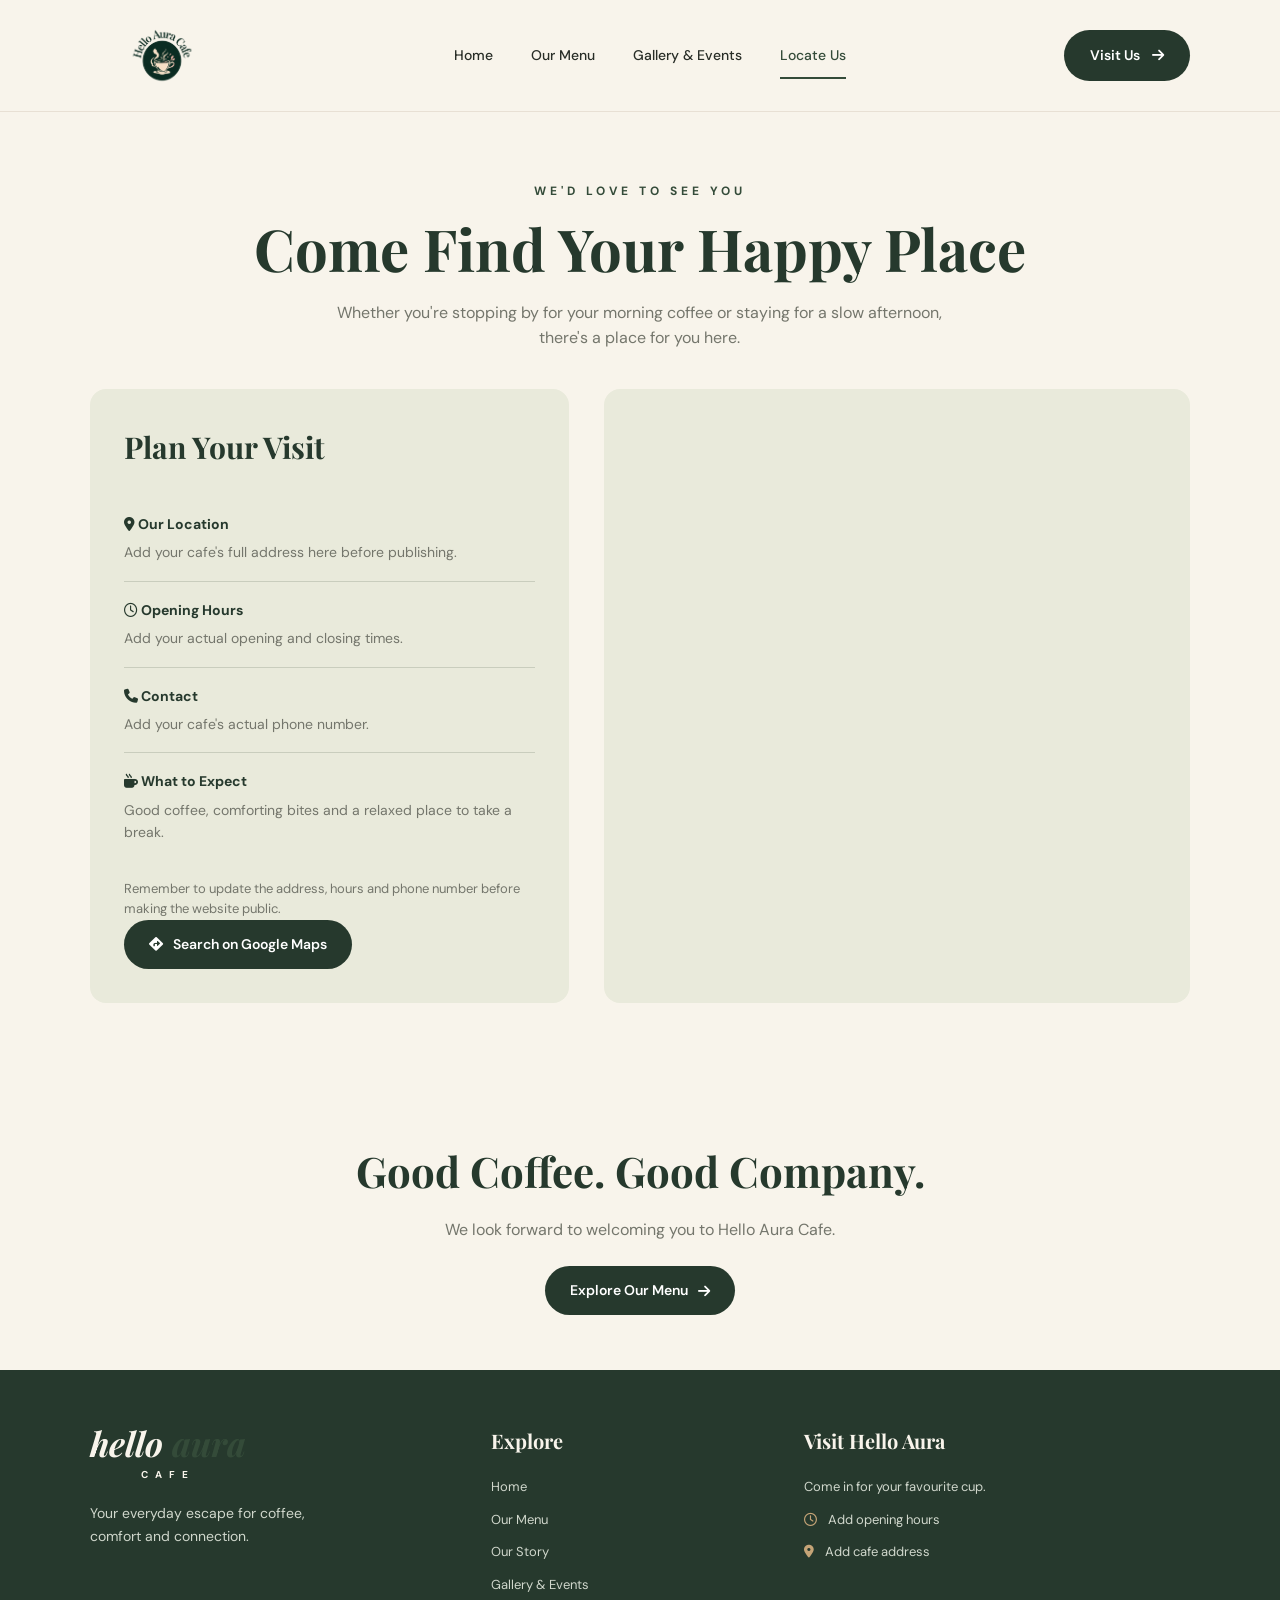
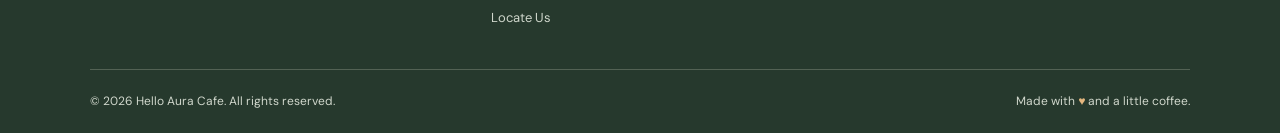
==== contact.html @ 8f1c598b "Update Hello Aura Cafe website" ====
<!DOCTYPE html>
<html lang="en">
<head>
    <meta charset="UTF-8">
    <meta name="viewport" content="width=device-width, initial-scale=1.0">

    <title>Locate Us | Hello Aura Cafe</title>
    <meta name="description"
          content="Find Hello Aura Cafe and plan your next coffee visit.">

    <link rel="stylesheet" href="nav.css">
    <link rel="stylesheet" href="pages.css">

    <link rel="stylesheet"
          href="https://cdnjs.cloudflare.com/ajax/libs/font-awesome/6.7.2/css/all.min.css">

    <link href="https://fonts.googleapis.com/css2?family=DM+Sans:wght@400;500;600;700&family=Playfair+Display:wght@600;700&display=swap"
          rel="stylesheet">
</head>

<body id="top">

    <!-- Navigation -->
    <header class="navbar">
        <a href="nav.html" class="logo" aria-label="Hello Aura Cafe home">
            <img src="Hello Aura Cafe Emblem.png"
                 alt="Hello Aura Cafe logo">
        </a>

        <nav class="nav-links" aria-label="Main navigation">
            <a href="nav.html">Home</a>
            <a href="menu.html">Our Menu</a>
            <a href="gallery-events.html">Gallery &amp; Events</a>
            <a href="contact.html"
               class="active"
               aria-current="page">Locate Us</a>
        </nav>

        <a href="contact.html" class="nav-button">
            Visit Us <i class="fa-solid fa-arrow-right"></i>
        </a>
    </header>

    <main>

        <!-- Page heading -->
        <section class="page-intro page-container">
            <p class="page-kicker">We'd love to see you</p>
            <h1>Come Find Your Happy Place</h1>
            <p class="page-description">
                Whether you're stopping by for your morning coffee or
                staying for a slow afternoon, there's a place for you here.
            </p>
        </section>

        <!-- Location details and map -->
        <section class="page-container">
            <div class="visit-grid">

                <div class="visit-details">
                    <h2>Plan Your Visit</h2>

                    <div class="visit-detail">
                        <h3>
                            <i class="fa-solid fa-location-dot"></i>
                            Our Location
                        </h3>
                        <p>
                            Add your cafe's full address here before publishing.
                        </p>
                    </div>

                    <div class="visit-detail">
                        <h3>
                            <i class="fa-regular fa-clock"></i>
                            Opening Hours
                        </h3>
                        <p>Add your actual opening and closing times.</p>
                    </div>

                    <div class="visit-detail">
                        <h3>
                            <i class="fa-solid fa-phone"></i>
                            Contact
                        </h3>
                        <p>Add your cafe's actual phone number.</p>
                    </div>

                    <div class="visit-detail">
                        <h3>
                            <i class="fa-solid fa-mug-hot"></i>
                            What to Expect
                        </h3>
                        <p>
                            Good coffee, comforting bites and
                            a relaxed place to take a break.
                        </p>
                    </div>

                    <p class="visit-note">
                        Remember to update the address, hours and phone
                        number before making the website public.
                    </p>

                    <a
                        class="page-button"
                        href="https://www.google.com/maps/search/?api=1&amp;query=Hello+Aura+Cafe"
                        target="_blank"
                        rel="noopener noreferrer">
                        <i class="fa-solid fa-diamond-turn-right"></i>
                        Search on Google Maps
                    </a>
                </div>

                <!-- This is a search map, not yet a verified cafe pin. -->
                <div class="visit-map">
                    <iframe
                        src="https://www.google.com/maps?q=Hello%20Aura%20Cafe&amp;output=embed"
                        title="Google Maps search for Hello Aura Cafe"
                        loading="lazy"
                        referrerpolicy="no-referrer-when-downgrade"
                        allowfullscreen>
                    </iframe>
                </div>

            </div>
        </section>

        <!-- Invitation -->
        <section class="visit-invitation">
            <h2>Good Coffee. Good Company.</h2>
            <p>We look forward to welcoming you to Hello Aura Cafe.</p>

            <a href="menu.html" class="page-button">
                Explore Our Menu <i class="fa-solid fa-arrow-right"></i>
            </a>
        </section>

    </main>

    <!-- Footer -->
    <footer class="footer">
        <div class="footer-main">

            <div class="footer-brand">
                <a href="nav.html" class="logo footer-logo">
                    hello <span>aura</span><small>CAFE</small>
                </a>
                <p>Your everyday escape for coffee, comfort and connection.</p>
            </div>

            <div class="footer-column">
                <h3>Explore</h3>
                <a href="nav.html">Home</a>
                <a href="menu.html">Our Menu</a>
                <a href="nav.html#our-story">Our Story</a>
                <a href="gallery-events.html">Gallery &amp; Events</a>
                <a href="contact.html">Locate Us</a>
            </div>

            <div class="footer-column">
                <h3>Visit Hello Aura</h3>
                <p>Come in for your favourite cup.</p>
                <p><i class="fa-regular fa-clock"></i> Add opening hours</p>
                <p><i class="fa-solid fa-location-dot"></i> Add cafe address</p>
            </div>

        </div>

        <div class="footer-bottom">
            <p>© 2026 Hello Aura Cafe. All rights reserved.</p>
            <p>Made with <span>♥</span> and a little coffee.</p>
        </div>
    </footer>

</body>
</html>
---- nav.css ----
/* =====================================
   HELLO ORA CAFE - MAIN STYLESHEET
===================================== */

:root {
    --cream: #f8f4eb;
    --dark-green: #26392d;
    --green: #344b39;
    --light-green: #e9eadb;
    --text: #282d27;
    --muted: #74766c;
    --white: #ffffff;
    --gold: #c5a477;
}

* {
    margin: 0;
    padding: 0;
    box-sizing: border-box;
}

html {
    scroll-behavior: smooth;
}

body {
    font-family: 'DM Sans', sans-serif;
    background: var(--cream);
    color: var(--text);
    line-height: 1.6;
}

a {
    text-decoration: none;
    color: inherit;
}

img {
    max-width: 100%;
    display: block;
}

/* =====================================
   NAVIGATION BAR
===================================== */

.navbar {
    min-height: 100px;
    padding: 18px 7%;
    display: flex;
    justify-content: space-between;
    align-items: center;
    gap: 25px;
    background: var(--cream);
    position: sticky;
    top: 0;
    z-index: 1000;
    border-bottom: 1px solid #e8e0d4;
}

.logo {
    font-family: 'Playfair Display', serif;
    font-size: 34px;
    font-style: italic;
    font-weight: 700;
    color: var(--dark-green);
    line-height: 1.1;
    white-space: nowrap;
}

.logo span {
    color: var(--green);
}

.logo small {
    display: block;
    text-align: center;
    font-family: 'DM Sans', sans-serif;
    font-style: normal;
    font-size: 10px;
    letter-spacing: 7px;
    margin-top: 7px;
}

.nav-links {
    display: flex;
    align-items: center;
    gap: 38px;
}

.nav-links a {
    font-size: 14px;
    font-weight: 500;
    position: relative;
    transition: color 0.3s ease;
}

.nav-links a:hover,
.nav-links a.active {
    color: var(--green);
}

.nav-links a.active::after {
    content: "";
    position: absolute;
    bottom: -12px;
    left: 0;
    width: 100%;
    height: 2px;
    background: var(--green);
}

.nav-button,
.primary-button {
    display: inline-flex;
    align-items: center;
    justify-content: center;
    gap: 12px;
    padding: 14px 26px;
    border-radius: 40px;
    background: var(--dark-green);
    color: var(--white);
    font-size: 14px;
    font-weight: 600;
    transition: all 0.3s ease;
}

.nav-button:hover,
.primary-button:hover {
    background: #506b53;
    transform: translateY(-2px);
}

/* =====================================
   HERO SECTION
===================================== */

.hero {
    min-height: 550px;
    display: grid;
    grid-template-columns: 1fr 1fr;
    align-items: center;
    gap: 45px;
    padding: 60px 7%;
    background: var(--cream);
}

.hero-content {
    max-width: 570px;
}

.eyebrow {
    color: var(--green);
    font-size: 12px;
    font-weight: 700;
    letter-spacing: 4px;
    margin-bottom: 22px;
}

.hero h1 {
    font-family: 'Playfair Display', serif;
    font-size: clamp(45px, 5.5vw, 76px);
    font-weight: 700;
    line-height: 1.12;
    letter-spacing: -2px;
    color: #19271e;
    margin-bottom: 24px;
}

.hero h1 span {
    color: #71866d;
    font-style: italic;
}

.hero-description {
    font-size: 17px;
    color: var(--muted);
    max-width: 410px;
    margin-bottom: 30px;
}

.hero-buttons {
    display: flex;
    align-items: center;
    gap: 25px;
    flex-wrap: wrap;
}

.text-button {
    font-size: 14px;
    font-weight: 700;
    transition: color 0.3s ease;
}

.text-button:hover {
    color: #71866d;
}

/* Hero image */

.hero-image {
    position: relative;
    width: 100%;
}

.hero-image img {
    width: 100%;
    height: 460px;
    object-fit: cover;
    border-radius: 180px 180px 8px 8px;
}

.image-note {
    position: absolute;
    left: -25px;
    bottom: 22px;
    display: flex;
    align-items: center;
    gap: 12px;
    background: var(--white);
    padding: 16px 22px;
    border-radius: 8px;
    box-shadow: 0 8px 25px #00000012;
    font-size: 12px;
    font-weight: 600;
}

.image-note i {
    font-size: 24px;
    color: var(--green);
}

/* =====================================
   CAFE FEATURES STRIP
===================================== */

.welcome-strip {
    padding: 35px 7%;
    background: var(--light-green);
    display: grid;
    grid-template-columns: repeat(4, 1fr);
    align-items: center;
    gap: 20px;
}

.feature {
    display: flex;
    align-items: center;
    justify-content: center;
    gap: 15px;
    padding: 10px;
    border-right: 1px solid #c9cdbd;
}

.feature:last-child {
    border-right: none;
}

.feature i {
    font-size: 30px;
    color: var(--dark-green);
}

.feature h3 {
    font-size: 14px;
    font-weight: 600;
}

.feature p {
    font-size: 12px;
    color: var(--muted);
    margin-top: 4px;
}

/* =====================================
   FOOTER
===================================== */

.footer {
    background: var(--dark-green);
    color: var(--cream);
    padding: 55px 7% 22px;
}

.footer-main {
    display: grid;
    grid-template-columns: 1.2fr 0.9fr 1.3fr 0.7fr;
    gap: 45px;
    padding-bottom: 40px;
}

.footer-logo {
    display: inline-block;
    color: var(--cream);
    margin-bottom: 22px;
}

.footer-brand > p {
    max-width: 260px;
    font-size: 14px;
    color: #d0d7cc;
    margin-bottom: 20px;
}

.footer-column {
    display: flex;
    flex-direction: column;
    align-items: flex-start;
    gap: 12px;
}

.footer-column h3 {
    font-family: 'Playfair Display', serif;
    font-size: 20px;
    margin-bottom: 8px;
}

.footer-column a,
.footer-column p {
    font-size: 13px;
    color: #d0d7cc;
    transition: color 0.3s ease;
}

.footer-column a:hover {
    color: var(--gold);
}

.footer-column p i {
    color: var(--gold);
    margin-right: 8px;
}

/* =====================================
   SOCIAL MEDIA ICONS
===================================== */

.social-links {
    display: flex;
    align-items: center;
    gap: 12px;
    margin-top: 18px;
}

.social-links a {
    width: 42px;
    height: 42px;
    display: flex;
    align-items: center;
    justify-content: center;
    border: 1px solid #879285;
    border-radius: 50%;
    color: var(--cream);
    font-size: 17px;
    transition: all 0.3s ease;
}

.social-links a:hover {
    background: var(--cream);
    color: var(--dark-green);
    transform: translateY(-4px);
}

/* Footer decorative text */

.footer-note {
    font-family: 'Playfair Display', serif;
    font-size: 24px;
    font-style: italic;
    text-align: center;
    color: #d8d8bd;
    align-self: center;
}

/* =====================================
   FOOTER BOTTOM
===================================== */

.footer-bottom {
    display: flex;
    justify-content: space-between;
    align-items: center;
    flex-wrap: wrap;
    gap: 15px;
    padding-top: 22px;
    border-top: 1px solid #536254;
    font-size: 12px;
    color: #d0d7cc;
}

.footer-bottom span {
    color: #e5b77f;
}

/* =====================================
   FLOATING WHATSAPP BUTTON
===================================== */

.whatsapp-float {
    position: fixed;
    right: 24px;
    bottom: 24px;
    width: 60px;
    height: 60px;
    display: flex;
    align-items: center;
    justify-content: center;
    background: #25d366;
    color: white;
    font-size: 34px;
    border-radius: 50%;
    box-shadow: 0 4px 15px #00000030;
    z-index: 2000;
    transition: transform 0.3s ease;
}

.whatsapp-float:hover {
    transform: scale(1.1);
}

/* =====================================
   TABLET RESPONSIVE DESIGN
===================================== */

@media (max-width: 1000px) {
    .navbar {
        padding: 18px 4%;
        gap: 18px;
    }

    .nav-links {
        gap: 20px;
    }

    .hero {
        padding: 50px 5%;
        gap: 30px;
    }

    .hero-image img {
        height: 390px;
    }

    .welcome-strip {
        padding: 25px 4%;
    }

    .feature {
        gap: 10px;
    }

    .footer-main {
        grid-template-columns: repeat(2, 1fr);
        gap: 35px;
    }
}

/* =====================================
   MOBILE RESPONSIVE DESIGN
===================================== */

@media (max-width: 650px) {
    .navbar {
        padding: 18px 5%;
        flex-wrap: wrap;
    }

    .logo {
        font-size: 28px;
    }

    .nav-button {
        padding: 11px 16px;
        font-size: 12px;
    }

    .nav-links {
        order: 3;
        width: 100%;
        justify-content: center;
        gap: 20px;
        flex-wrap: wrap;
    }

    .nav-links a {
        font-size: 12px;
    }

    .nav-links a.active::after {
        bottom: -6px;
    }

    .hero {
        grid-template-columns: 1fr;
        padding: 45px 6%;
        gap: 35px;
    }

    .hero h1 {
        font-size: 48px;
        letter-spacing: -1px;
    }

    .hero-description {
        font-size: 15px;
    }

    .hero-image img {
        height: 350px;
        border-radius: 130px 130px 8px 8px;
    }

    .image-note {
        left: -5px;
        bottom: 15px;
        padding: 12px;
    }

    .welcome-strip {
        grid-template-columns: 1fr 1fr;
        gap: 15px;
    }

    .feature {
        justify-content: flex-start;
        border-right: none;
    }

    .feature i {
        font-size: 24px;
    }

    .feature h3 {
        font-size: 12px;
    }

    .feature p {
        font-size: 11px;
    }

    .footer {
        padding: 40px 6% 20px;
    }

    .footer-main {
        grid-template-columns: 1fr;
        gap: 35px;
    }

    .footer-note {
        text-align: left;
    }

    .footer-bottom {
        flex-direction: column;
        align-items: flex-start;
    }

    .whatsapp-float {
        width: 54px;
        height: 54px;
        right: 16px;
        bottom: 16px;
        font-size: 30px;
    }
}

/* =====================================
   SMALL MOBILE SCREENS
===================================== */

@media (max-width: 380px) {
    .nav-links {
        gap: 13px;
    }

    .nav-button {
        padding: 10px 12px;
    }

    .hero h1 {
        font-size: 40px;
    }

    .welcome-strip {
        grid-template-columns: 1fr;
    }

    .feature {
        padding: 8px 0;
    }
}
---- pages.css ----
/* ========================================
   HELLO AURA CAFE - ADDITIONAL PAGE STYLES
   Keep the existing nav.css file unchanged.
======================================== */

.page-container {
    width: min(1120px, 86%);
    margin: 0 auto;
}

.page-intro {
    text-align: center;
    padding: 70px 0 38px;
}

.page-kicker {
    color: var(--green);
    font-size: 12px;
    font-weight: 700;
    letter-spacing: 4px;
    text-transform: uppercase;
    margin-bottom: 14px;
}

.page-intro h1,
.story-copy h2 {
    font-family: 'Playfair Display', serif;
    color: var(--dark-green);
    font-size: clamp(36px, 5vw, 58px);
    line-height: 1.15;
    margin-bottom: 18px;
}

.page-description {
    max-width: 650px;
    margin: 0 auto;
    color: var(--muted);
    font-size: 16px;
}

/* ========================================
   LOGO IMAGE
======================================== */

.navbar .logo {
    display: flex;
    align-items: center;
}

.navbar .logo img {
    display: block;
    width: 145px;
    max-height: 75px;
    object-fit: contain;
}

/* Fix the existing footer's unused fourth column
   without editing nav.css. */

.footer-main {
    grid-template-columns: 1.2fr 0.9fr 1.3fr;
}

/* ========================================
   SHARED PAGE BUTTON
======================================== */

.page-button {
    display: inline-flex;
    align-items: center;
    justify-content: center;
    gap: 10px;
    padding: 13px 25px;
    border-radius: 40px;
    background: var(--dark-green);
    color: var(--white);
    font-size: 14px;
    font-weight: 600;
    transition: background 0.3s ease, transform 0.3s ease;
}

.page-button:hover {
    background: #506b53;
    transform: translateY(-2px);
}

/* ========================================
   MENU: AUTOMATIC CSS CAROUSEL
======================================== */

.menu-carousel {
    width: 100%;
    overflow: hidden;
    padding: 16px 0 38px;
}

.menu-track {
    display: flex;
    width: max-content;
    animation: menuSlide 32s linear infinite;
}

.menu-set {
    display: flex;
    flex-shrink: 0;
    gap: 22px;
    padding-right: 22px;
}

.menu-carousel:hover .menu-track,
.menu-carousel:focus-within .menu-track {
    animation-play-state: paused;
}

.menu-card {
    flex: 0 0 270px;
    overflow: hidden;
    background: var(--white);
    border-radius: 16px;
    border: 1px solid #e8e0d4;
    box-shadow: 0 8px 25px #0000000a;
}

.menu-card img {
    width: 100%;
    height: 225px;
    object-fit: cover;
}

.menu-card-content {
    padding: 18px;
}

.menu-card h3 {
    font-family: 'Playfair Display', serif;
    font-size: 21px;
    color: var(--dark-green);
    margin-bottom: 7px;
}

.menu-card p {
    font-size: 13px;
    color: var(--muted);
    margin-bottom: 12px;
}

.menu-price {
    font-weight: 700;
    color: var(--green);
    font-size: 15px;
}

@keyframes menuSlide {
    from {
        transform: translateX(0);
    }

    to {
        transform: translateX(-50%);
    }
}

/* ========================================
   MENU: ITEM LIST
======================================== */

.menu-list-section {
    padding: 55px 0 75px;
}

.menu-section-heading {
    text-align: center;
    margin-bottom: 32px;
}

.menu-section-heading h2 {
    font-family: 'Playfair Display', serif;
    font-size: clamp(30px, 4vw, 42px);
    color: var(--dark-green);
    margin-bottom: 10px;
}

.menu-section-heading p {
    color: var(--muted);
    font-size: 14px;
}

.menu-list-grid {
    display: grid;
    grid-template-columns: repeat(3, minmax(0, 1fr));
    gap: 24px;
}

.menu-category {
    padding: 25px;
    background: #ffffff;
    border: 1px solid #e8e0d4;
    border-radius: 14px;
}

.menu-category h3 {
    color: var(--dark-green);
    font-family: 'Playfair Display', serif;
    font-size: 24px;
    padding-bottom: 15px;
    margin-bottom: 18px;
    border-bottom: 1px solid #e8e0d4;
}

.menu-item {
    display: flex;
    justify-content: space-between;
    align-items: flex-start;
    gap: 12px;
    padding: 12px 0;
    border-bottom: 1px dashed #ded8cb;
}

.menu-item:last-child {
    border-bottom: none;
}

.menu-item h4 {
    font-size: 14px;
    color: var(--text);
    margin-bottom: 4px;
}

.menu-item p {
    font-size: 12px;
    color: var(--muted);
}

.menu-item strong {
    color: var(--green);
    white-space: nowrap;
    font-size: 14px;
}

/* ========================================
   GALLERY & EVENTS: HERO
======================================== */

.gallery-hero {
    position: relative;
    min-height: 390px;
    display: flex;
    align-items: center;
    justify-content: center;
    text-align: center;
    padding: 70px 7%;
    color: white;
    background:
        linear-gradient(#14251dcc, #14251d99),
        url("https://images.unsplash.com/photo-1445116572660-236099ec97a0?auto=format&fit=crop&w=1800&q=85")
        center 55% / cover no-repeat;
}

.gallery-hero-content {
    max-width: 700px;
}

.gallery-hero .page-kicker {
    color: #e4d1ac;
}

.gallery-hero h1 {
    font-family: 'Playfair Display', serif;
    font-size: clamp(40px, 6vw, 70px);
    line-height: 1.12;
    margin-bottom: 18px;
}

.gallery-hero p {
    max-width: 580px;
    margin: 0 auto;
    font-size: 16px;
    color: #f4efe5;
}

/* ========================================
   GALLERY: PHOTO GRID
======================================== */

.gallery-section {
    padding: 65px 0 80px;
}

.gallery-grid {
    display: grid;
    grid-template-columns: repeat(4, minmax(0, 1fr));
    grid-auto-rows: 210px;
    gap: 18px;
}

.gallery-card {
    position: relative;
    min-width: 0;
    overflow: hidden;
    margin: 0;
    border-radius: 13px;
    background: var(--light-green);
}

.gallery-card--large {
    grid-column: span 2;
    grid-row: span 2;
}

.gallery-card--wide {
    grid-column: span 2;
}

.gallery-card img {
    display: block;
    width: 100%;
    height: 100%;
    object-fit: cover;
    transition: transform 0.5s ease;
}

.gallery-card:hover img {
    transform: scale(1.06);
}

.gallery-card figcaption {
    position: absolute;
    inset: auto 0 0;
    padding: 38px 18px 18px;
    color: white;
    font-family: 'Playfair Display', serif;
    font-size: 20px;
    background: linear-gradient(transparent, #101810dc);
}

/* ========================================
   EVENTS
======================================== */

.events-section {
    background: var(--light-green);
    padding: 70px 0 80px;
}

.events-grid {
    display: grid;
    grid-template-columns: repeat(3, minmax(0, 1fr));
    gap: 24px;
}

.event-card {
    background: var(--white);
    overflow: hidden;
    border-radius: 15px;
    box-shadow: 0 8px 25px #0000000a;
}

.event-card img {
    display: block;
    width: 100%;
    height: 220px;
    object-fit: cover;
}

.event-content {
    padding: 24px;
}

.event-label {
    color: var(--green);
    text-transform: uppercase;
    letter-spacing: 2px;
    font-weight: 700;
    font-size: 10px;
    margin-bottom: 10px;
}

.event-content h3 {
    color: var(--dark-green);
    font-family: 'Playfair Display', serif;
    font-size: 24px;
    margin-bottom: 10px;
}

.event-content p {
    color: var(--muted);
    font-size: 14px;
}

/* ========================================
   VISIT / LOCATION PAGE
======================================== */

.visit-grid {
    display: grid;
    grid-template-columns: 0.9fr 1.1fr;
    gap: 35px;
    align-items: stretch;
    padding-bottom: 80px;
}

.visit-details {
    padding: 34px;
    border-radius: 16px;
    background: var(--light-green);
}

.visit-details h2 {
    color: var(--dark-green);
    font-family: 'Playfair Display', serif;
    font-size: 30px;
    margin-bottom: 25px;
}

.visit-detail {
    padding: 17px 0;
    border-bottom: 1px solid #c9cdbd;
}

.visit-detail:last-of-type {
    border-bottom: none;
}

.visit-detail h3 {
    font-size: 14px;
    margin-bottom: 6px;
    color: var(--dark-green);
}

.visit-detail p {
    font-size: 14px;
    color: var(--muted);
    overflow-wrap: anywhere;
}

.visit-map {
    min-height: 430px;
    border-radius: 16px;
    overflow: hidden;
    background: var(--light-green);
}

.visit-map iframe {
    display: block;
    width: 100%;
    height: 100%;
    min-height: 430px;
    border: 0;
}

.visit-note {
    color: var(--muted);
    font-size: 13px;
    margin-top: 18px;
}

/* ========================================
   HOME: OUR STORY SECTION
======================================== */

.story-section {
    display: grid;
    grid-template-columns: 1fr 1fr;
    align-items: center;
    gap: 55px;
    padding: 80px 7%;
    background: var(--cream);
}

.story-image img {
    display: block;
    width: 100%;
    height: 400px;
    object-fit: cover;
    border-radius: 150px 150px 10px 10px;
}

.story-copy {
    max-width: 530px;
}

.story-copy .page-kicker {
    margin-bottom: 17px;
}

.story-copy h2 {
    font-size: clamp(34px, 4vw, 48px);
}

.story-copy p {
    color: var(--muted);
    font-size: 15px;
    margin-bottom: 18px;
}

/* ========================================
   COMMON INVITATION SECTION
======================================== */

.visit-invitation {
    padding: 55px 7%;
    text-align: center;
    background: var(--cream);
}

.visit-invitation h2 {
    font-family: 'Playfair Display', serif;
    color: var(--dark-green);
    font-size: clamp(30px, 4vw, 42px);
    margin-bottom: 12px;
}

.visit-invitation p {
    color: var(--muted);
    margin-bottom: 24px;
}

/* ========================================
   RESPONSIVE DESIGN
======================================== */

@media (max-width: 1000px) {
    .footer-main {
        grid-template-columns: repeat(2, minmax(0, 1fr));
    }

    .menu-list-grid,
    .events-grid {
        grid-template-columns: repeat(2, minmax(0, 1fr));
    }

    .gallery-grid {
        grid-template-columns: repeat(2, minmax(0, 1fr));
    }

    .gallery-card--large {
        grid-column: span 2;
        grid-row: span 2;
    }

    .visit-grid {
        grid-template-columns: 1fr 1fr;
        gap: 22px;
    }

    .story-section {
        gap: 32px;
    }
}

@media (max-width: 650px) {
    .page-container {
        width: 90%;
    }

    .navbar .logo img {
        width: 118px;
        max-height: 60px;
    }

    .page-intro {
        padding: 48px 0 28px;
    }

    .page-description {
        font-size: 14px;
    }

    .menu-card {
        flex-basis: 235px;
    }

    .menu-card img {
        height: 190px;
    }

    .menu-set {
        gap: 15px;
        padding-right: 15px;
    }

    .menu-list-grid,
    .events-grid {
        grid-template-columns: 1fr;
    }

    .menu-category {
        padding: 20px;
    }

    .gallery-hero {
        min-height: 320px;
        padding: 55px 6%;
    }

    .gallery-hero p {
        font-size: 14px;
    }

    .gallery-grid {
        grid-auto-rows: 160px;
        gap: 10px;
    }

    .gallery-card--large {
        grid-column: span 2;
        grid-row: span 2;
    }

    .gallery-card--wide {
        grid-column: span 2;
    }

    .gallery-card figcaption {
        padding: 28px 10px 12px;
        font-size: 16px;
    }

    .events-section,
    .gallery-section,
    .menu-list-section {
        padding-top: 45px;
        padding-bottom: 50px;
    }

    .visit-grid {
        grid-template-columns: 1fr;
        padding-bottom: 50px;
    }

    .visit-details {
        padding: 24px;
    }

    .visit-map,
    .visit-map iframe {
        min-height: 320px;
    }

    .story-section {
        grid-template-columns: 1fr;
        padding: 50px 6%;
        gap: 28px;
    }

    .story-image img {
        height: 300px;
        border-radius: 100px 100px 10px 10px;
    }

    .footer-main {
        grid-template-columns: 1fr;
    }
}

/* Let visitors with reduced-motion preferences
   scroll through the items without animation. */

@media (prefers-reduced-motion: reduce) {
    .menu-carousel {
        overflow-x: auto;
    }

    .menu-track {
        animation: none;
    }

    .gallery-card img {
        transition: none;
    }
}
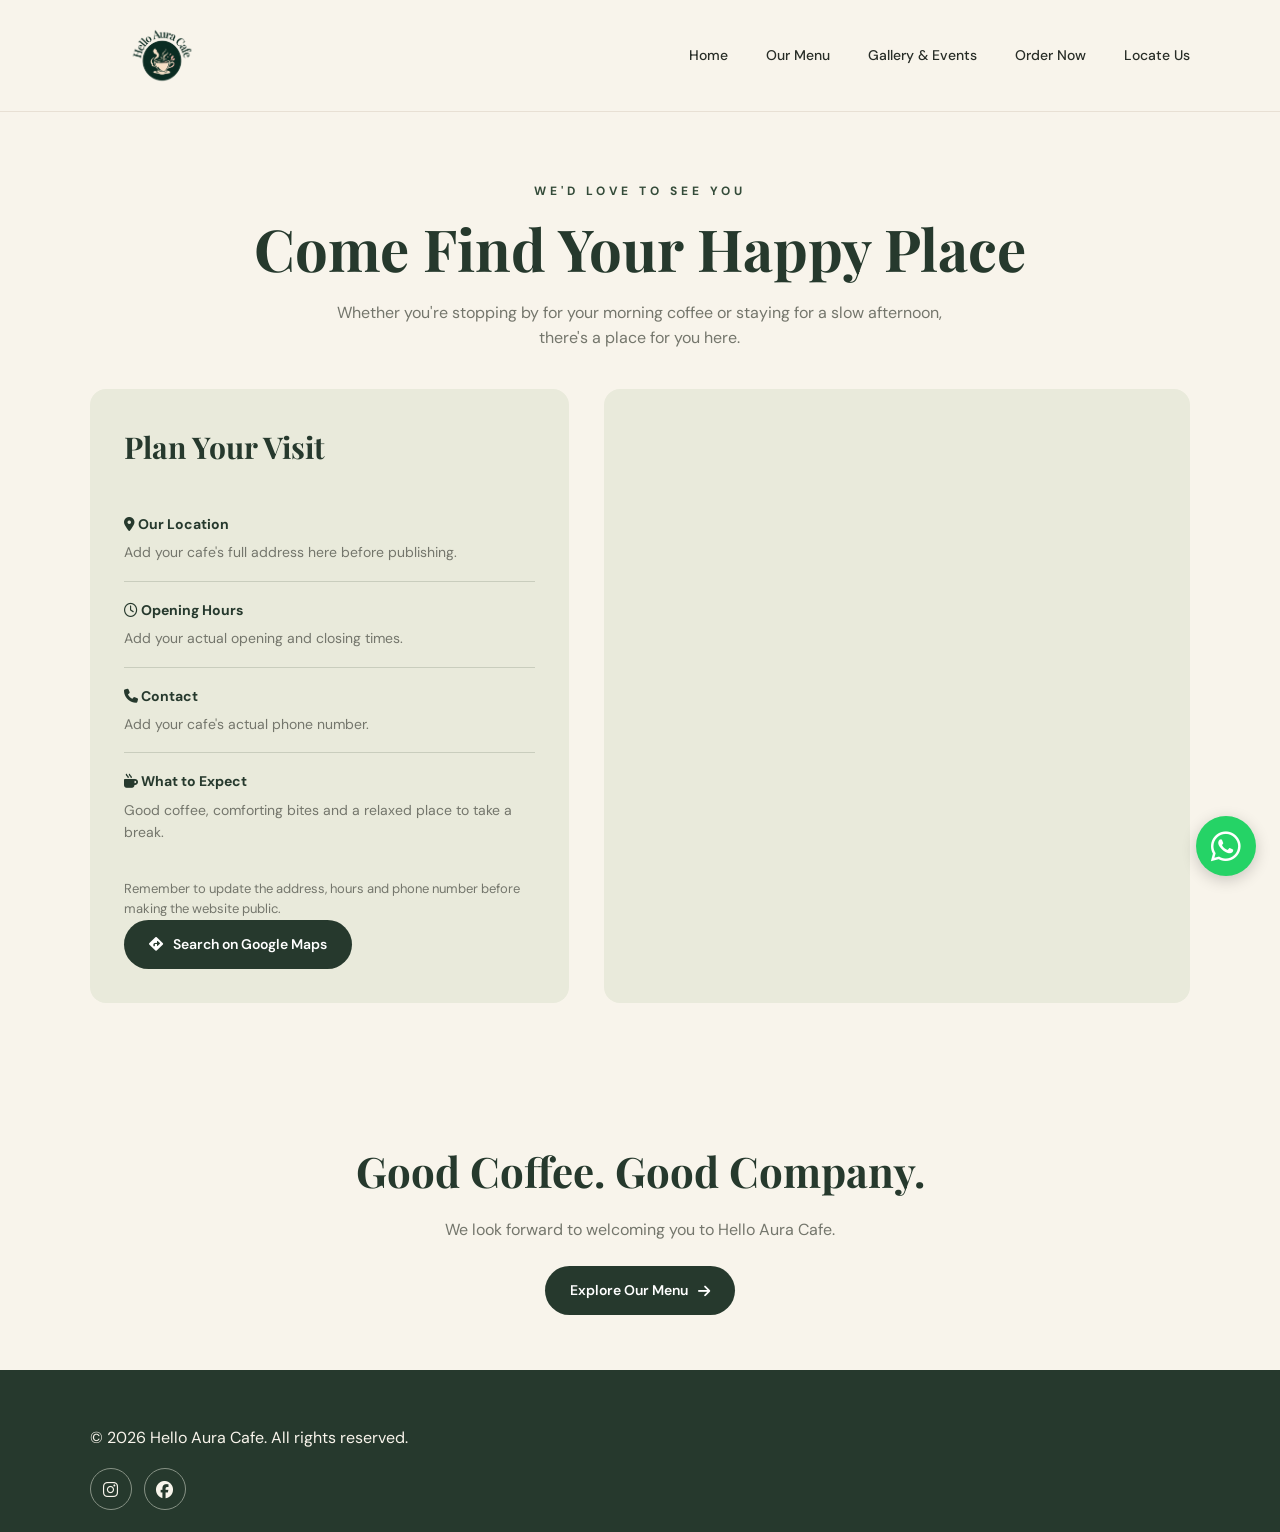
==== commit 0c4d3a4d: "added home page, order now and header and footer html page." ====
--- a/contact.html
+++ b/contact.html
@@ -20,28 +20,8 @@
 
 <body id="top">
 
-    <!-- Navigation -->
-    <header class="navbar">
-        <a href="nav.html" class="logo" aria-label="Hello Aura Cafe home">
-            <img src="Hello Aura Cafe Emblem.png"
-                 alt="Hello Aura Cafe logo">
-        </a>
-
-        <nav class="nav-links" aria-label="Main navigation">
-            <a href="nav.html">Home</a>
-            <a href="menu.html">Our Menu</a>
-            <a href="gallery-events.html">Gallery &amp; Events</a>
-            <a href="contact.html"
-               class="active"
-               aria-current="page">Locate Us</a>
-        </nav>
-
-        <a href="contact.html" class="nav-button">
-            Visit Us <i class="fa-solid fa-arrow-right"></i>
-        </a>
-    </header>
-
-    <main>
+    <!-- Shared Navigation -->
+    <div id="navbar"></div>
 
         <!-- Page heading -->
         <section class="page-intro page-container">
@@ -136,42 +116,10 @@
             </a>
         </section>
 
-    </main>
-
-    <!-- Footer -->
-    <footer class="footer">
-        <div class="footer-main">
-
-            <div class="footer-brand">
-                <a href="nav.html" class="logo footer-logo">
-                    hello <span>aura</span><small>CAFE</small>
-                </a>
-                <p>Your everyday escape for coffee, comfort and connection.</p>
-            </div>
-
-            <div class="footer-column">
-                <h3>Explore</h3>
-                <a href="nav.html">Home</a>
-                <a href="menu.html">Our Menu</a>
-                <a href="nav.html#our-story">Our Story</a>
-                <a href="gallery-events.html">Gallery &amp; Events</a>
-                <a href="contact.html">Locate Us</a>
-            </div>
-
-            <div class="footer-column">
-                <h3>Visit Hello Aura</h3>
-                <p>Come in for your favourite cup.</p>
-                <p><i class="fa-regular fa-clock"></i> Add opening hours</p>
-                <p><i class="fa-solid fa-location-dot"></i> Add cafe address</p>
-            </div>
-
-        </div>
-
-        <div class="footer-bottom">
-            <p>© 2026 Hello Aura Cafe. All rights reserved.</p>
-            <p>Made with <span>♥</span> and a little coffee.</p>
-        </div>
-    </footer>
+    <!-- Shared Footer -->
+    <div id="footer"></div>
+    <!-- Shared HTML Loader -->
+    <script src="navbar.js"></script>
 
 </body>
 </html>
--- a/nav.css
+++ b/nav.css
@@ -1,6 +1,5 @@
-
-/* =====================================
-   HELLO ORA CAFE - MAIN STYLESHEET
+/* =====================================
+   HELLO AURA CAFE - MAIN STYLESHEET
 ===================================== */
 
 :root {
@@ -93,6 +92,7 @@
     font-size: 14px;
     font-weight: 500;
     position: relative;
+    white-space: nowrap;
     transition: color 0.3s ease;
 }
 
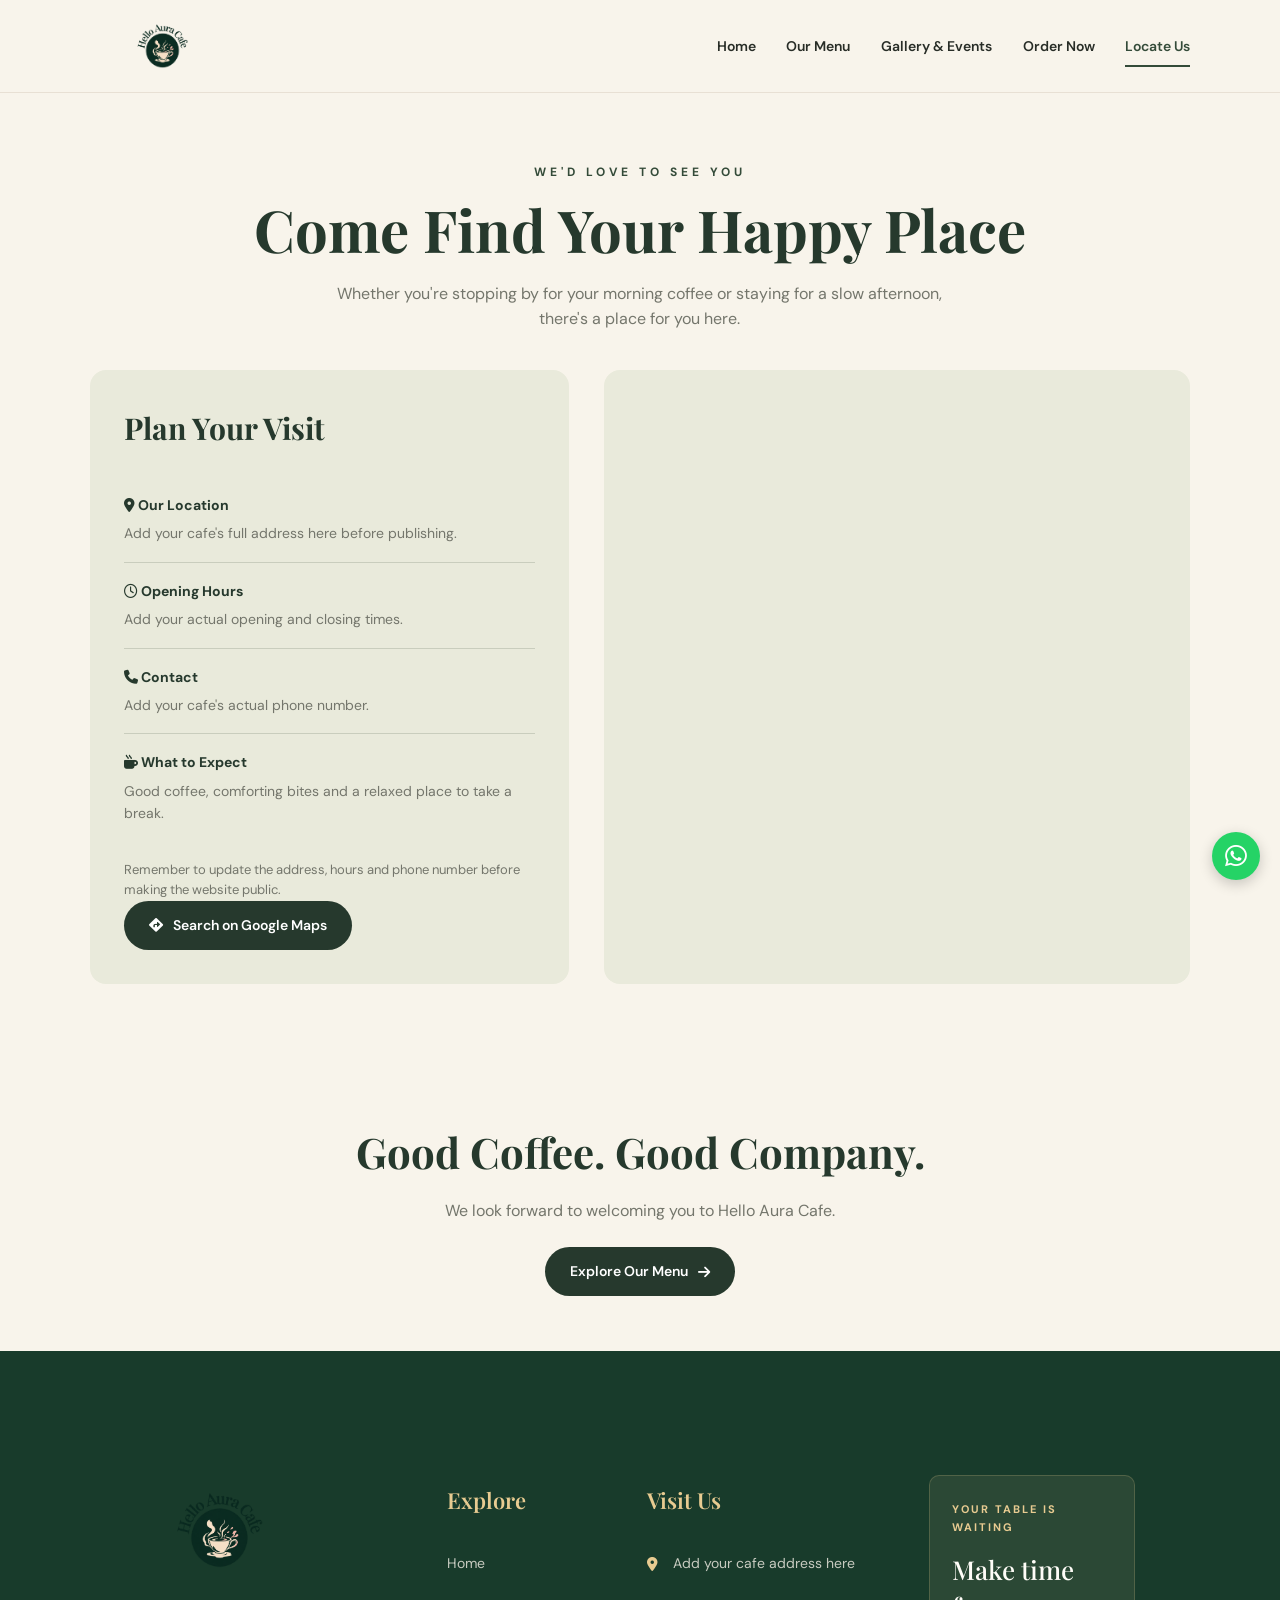
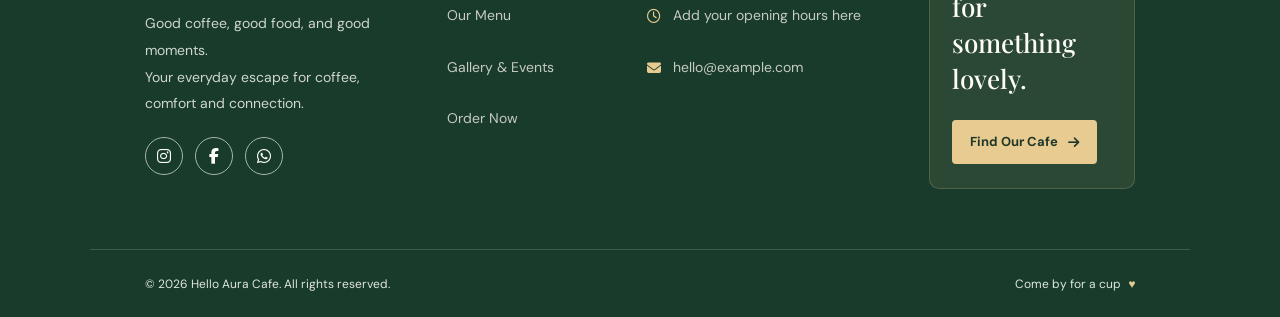
==== commit dfd1c308: "update the footer design and responsive." ====
--- a/contact.html
+++ b/contact.html
@@ -10,6 +10,8 @@
 
     <link rel="stylesheet" href="nav.css">
     <link rel="stylesheet" href="pages.css">
+    <!-- Footer stylesheet -->
+    <link rel="stylesheet" href="footer.css">
 
     <link rel="stylesheet"
           href="https://cdnjs.cloudflare.com/ajax/libs/font-awesome/6.7.2/css/all.min.css">
--- a/nav.css
+++ b/nav.css
@@ -41,16 +41,16 @@
 }
 
 /* =====================================
-   NAVIGATION BAR
+   RESPONSIVE NAVIGATION BAR
 ===================================== */
 
 .navbar {
-    min-height: 100px;
-    padding: 18px 7%;
+    min-height: 88px;
+    padding: 14px 7%;
     display: flex;
     justify-content: space-between;
     align-items: center;
-    gap: 25px;
+    gap: 24px;
     background: var(--cream);
     position: sticky;
     top: 0;
@@ -59,38 +59,45 @@
 }
 
 .logo {
-    font-family: 'Playfair Display', serif;
-    font-size: 34px;
-    font-style: italic;
-    font-weight: 700;
+    display: flex;
+    align-items: center;
+    flex: 0 1 auto;
+    min-width: 0;
+}
+
+.logo img {
+    display: block;
+    width: auto;
+    height: 64px;
+    max-width: 190px;
+    object-fit: contain;
+}
+
+.nav-toggle {
+    display: none;
+    width: 44px;
+    height: 44px;
+    padding: 0;
+    border: 1px solid #d8ddcf;
+    border-radius: 8px;
+    background: transparent;
     color: var(--dark-green);
-    line-height: 1.1;
-    white-space: nowrap;
-}
-
-.logo span {
-    color: var(--green);
-}
-
-.logo small {
-    display: block;
-    text-align: center;
-    font-family: 'DM Sans', sans-serif;
-    font-style: normal;
-    font-size: 10px;
-    letter-spacing: 7px;
-    margin-top: 7px;
+    cursor: pointer;
+    align-items: center;
+    justify-content: center;
+    font-size: 22px;
 }
 
 .nav-links {
     display: flex;
     align-items: center;
-    gap: 38px;
+    justify-content: flex-end;
+    gap: clamp(14px, 2.4vw, 34px);
 }
 
 .nav-links a {
     font-size: 14px;
-    font-weight: 500;
+    font-weight: 600;
     position: relative;
     white-space: nowrap;
     transition: color 0.3s ease;
@@ -104,7 +111,7 @@
 .nav-links a.active::after {
     content: "";
     position: absolute;
-    bottom: -12px;
+    bottom: -10px;
     left: 0;
     width: 100%;
     height: 2px;
@@ -132,6 +139,81 @@
     transform: translateY(-2px);
 }
 
+/* Tablet and mobile menu */
+@media (max-width: 850px) {
+    .navbar {
+        min-height: 76px;
+        padding: 10px 5%;
+        gap: 14px;
+    }
+
+    .logo img {
+        height: 56px;
+        max-width: 170px;
+    }
+
+    .nav-toggle {
+        display: inline-flex;
+        flex: 0 0 auto;
+        margin-left: auto;
+    }
+
+    .nav-links {
+        display: none;
+        position: absolute;
+        top: 100%;
+        left: 0;
+        right: 0;
+        width: 100%;
+        padding: 14px 5% 22px;
+        background: var(--cream);
+        border-bottom: 1px solid #e8e0d4;
+        box-shadow: 0 12px 18px #0000000d;
+        flex-direction: column;
+        align-items: stretch;
+        justify-content: flex-start;
+        gap: 0;
+    }
+
+    .nav-links.is-open {
+        display: flex;
+    }
+
+    .nav-links a {
+        display: block;
+        white-space: normal;
+        padding: 13px 4px;
+        font-size: 15px;
+        border-bottom: 1px solid #e8e0d4;
+    }
+
+    .nav-links a:last-child {
+        border-bottom: 0;
+    }
+
+    .nav-links a.active::after {
+        display: none;
+    }
+}
+
+@media (max-width: 380px) {
+    .navbar {
+        padding-left: 4%;
+        padding-right: 4%;
+    }
+
+    .logo img {
+        height: 48px;
+        max-width: 145px;
+    }
+
+    .nav-toggle {
+        width: 40px;
+        height: 40px;
+        font-size: 20px;
+    }
+}
+
 /* =====================================
    HERO SECTION
 ===================================== */
@@ -424,14 +506,6 @@
 ===================================== */
 
 @media (max-width: 1000px) {
-    .navbar {
-        padding: 18px 4%;
-        gap: 18px;
-    }
-
-    .nav-links {
-        gap: 20px;
-    }
 
     .hero {
         padding: 50px 5%;
@@ -461,35 +535,6 @@
 ===================================== */
 
 @media (max-width: 650px) {
-    .navbar {
-        padding: 18px 5%;
-        flex-wrap: wrap;
-    }
-
-    .logo {
-        font-size: 28px;
-    }
-
-    .nav-button {
-        padding: 11px 16px;
-        font-size: 12px;
-    }
-
-    .nav-links {
-        order: 3;
-        width: 100%;
-        justify-content: center;
-        gap: 20px;
-        flex-wrap: wrap;
-    }
-
-    .nav-links a {
-        font-size: 12px;
-    }
-
-    .nav-links a.active::after {
-        bottom: -6px;
-    }
 
     .hero {
         grid-template-columns: 1fr;
@@ -571,13 +616,6 @@
 ===================================== */
 
 @media (max-width: 380px) {
-    .nav-links {
-        gap: 13px;
-    }
-
-    .nav-button {
-        padding: 10px 12px;
-    }
 
     .hero h1 {
         font-size: 40px;
--- a/footer.css
+++ b/footer.css
@@ -0,0 +1,338 @@
+/* HELLO AURA CAFE — MODERN FOOTER */
+.site-footer {
+    --footer-green: #1f3829;
+    --footer-green-light: #2b4835;
+    --footer-gold: #e8cb91;
+    --footer-cream: #f8f4eb;
+    background: var(--footer-green);
+    color: #f8f4eb;
+    padding: 64px 7% 0;
+    font-family: 'DM Sans', sans-serif;
+}
+.site-footer a { color: inherit; text-decoration: none; }
+.footer-main {
+    display: grid;
+    grid-template-columns: 1.45fr .8fr 1.15fr 1.1fr;
+    gap: 42px;
+    max-width: 1440px;
+    margin: 0 auto;
+    padding-bottom: 52px;
+}
+.footer-brand { max-width: 330px; }
+.footer-logo { display: inline-flex; align-items: center; margin-bottom: 18px; }
+.footer-logo img {
+    display: block; width: 150px; max-width: 100%; height: auto;
+    max-height: 110px; object-fit: contain;
+}
+.footer-tagline {
+    max-width: 310px; color: rgba(248,244,235,.76);
+    font-size: 14px; line-height: 1.9; margin: 0 0 24px;
+}
+.footer-socials { display: flex; align-items: center; gap: 10px; }
+.footer-socials a {
+    display: inline-flex; align-items: center; justify-content: center;
+    width: 40px; height: 40px; border: 1px solid rgba(248,244,235,.28);
+    border-radius: 50%; color: var(--footer-cream); font-size: 16px;
+    transition: background .25s ease, color .25s ease, border-color .25s ease, transform .25s ease;
+}
+.footer-socials a:hover {
+    background: var(--footer-gold); border-color: var(--footer-gold);
+    color: var(--footer-green); transform: translateY(-3px);
+}
+.footer-column h3 {
+    color: var(--footer-gold); font-family: 'Playfair Display', serif;
+    font-size: 20px; font-weight: 600; margin: 8px 0 22px;
+}
+.footer-column ul { list-style: none; display: grid; gap: 14px; padding: 0; margin: 0; }
+.footer-column li, .footer-column a { font-size: 14px; line-height: 1.7; }
+.footer-column > ul > li > a {
+    color: rgba(248,244,235,.78);
+    transition: color .2s ease, padding-left .2s ease;
+}
+.footer-column > ul > li > a:hover { color: var(--footer-gold); padding-left: 4px; }
+.footer-contact li { display: flex; align-items: flex-start; gap: 11px; color: rgba(248,244,235,.78); }
+.footer-contact li > i { color: var(--footer-gold); width: 16px; margin-top: 5px; flex: 0 0 16px; }
+.footer-contact a:hover { color: var(--footer-gold); }
+.footer-cta {
+    align-self: start; padding: 24px 22px; background: var(--footer-green-light);
+    border: 1px solid rgba(232,203,145,.2); border-radius: 10px;
+}
+.footer-eyebrow {
+    display: block; color: var(--footer-gold); font-size: 10px; font-weight: 700;
+    letter-spacing: 1.7px; line-height: 1.6; margin-bottom: 13px;
+}
+.footer-cta h3 {
+    color: #fffdf8; font-family: 'Playfair Display', serif;
+    font-size: clamp(22px, 2vw, 29px); font-weight: 500;
+    line-height: 1.35; margin: 0 0 22px;
+}
+.footer-visit-button {
+    display: inline-flex; align-items: center; justify-content: center; gap: 12px;
+    padding: 12px 16px; background: var(--footer-gold); color: var(--footer-green) !important;
+    border-radius: 4px; font-size: 13px; font-weight: 700;
+    transition: background .2s ease, transform .2s ease;
+}
+.footer-visit-button:hover { background: #f4dfb2; transform: translateY(-2px); }
+.footer-bottom {
+    max-width: 1440px; margin: 0 auto; min-height: 68px;
+    border-top: 1px solid rgba(248,244,235,.17);
+    display: flex; justify-content: space-between; align-items: center;
+    gap: 16px; padding: 18px 0;
+}
+.footer-bottom p, .footer-bottom a {
+    color: rgba(248,244,235,.68); font-size: 12px; line-height: 1.7; margin: 0;
+}
+.footer-bottom a:hover { color: var(--footer-gold); }
+.footer-bottom a span { color: var(--footer-gold); margin-left: 4px; }
+
+/* Floating WhatsApp button */
+.whatsapp-float {
+    position: fixed; right: 24px; bottom: 24px; z-index: 1100;
+    display: flex; align-items: center; justify-content: center;
+    width: 58px; height: 58px; border-radius: 50%; background: #25d366;
+    color: #fff; font-size: 29px; box-shadow: 0 8px 24px rgba(0,0,0,.2);
+    text-decoration: none; transition: transform .2s ease, box-shadow .2s ease;
+}
+.whatsapp-float:hover { transform: translateY(-3px); box-shadow: 0 12px 28px rgba(0,0,0,.25); }
+
+/* ================================
+   HELLO AURA CAFE FOOTER
+================================ */
+
+.site-footer {
+    background: #183b2b;
+    color: #fffdf8;
+    width: 100%;
+    overflow: hidden;
+}
+
+.footer-main {
+    width: 100%;
+    max-width: 1200px;
+    margin: 0 auto;
+    padding: 60px 5%;
+    display: grid;
+    grid-template-columns: 1.3fr 0.8fr 1.2fr 1fr;
+    gap: 35px;
+    align-items: start;
+}
+
+.footer-brand,
+.footer-column,
+.footer-cta {
+    min-width: 0;
+}
+
+.footer-logo {
+    display: inline-block;
+    margin-bottom: 18px;
+}
+
+.footer-logo img {
+    display: block;
+    width: 150px;
+    max-width: 100%;
+    height: auto;
+    object-fit: contain;
+}
+
+.footer-tagline {
+    font-size: 14px;
+    line-height: 1.9;
+    color: #e0e6dd;
+    margin-bottom: 22px;
+}
+
+.footer-socials {
+    display: flex;
+    flex-wrap: wrap;
+    gap: 12px;
+}
+
+.footer-socials a {
+    display: flex;
+    align-items: center;
+    justify-content: center;
+    width: 38px;
+    height: 38px;
+    border: 1px solid #a8b7a7;
+    border-radius: 50%;
+    color: #fffdf8;
+    transition: 0.3s ease;
+}
+
+.footer-socials a:hover {
+    background: #e8cb91;
+    color: #183b2b;
+}
+
+.footer-column h3,
+.footer-cta h3 {
+    font-family: 'Playfair Display', serif;
+    font-size: 22px;
+    margin-bottom: 22px;
+}
+
+.footer-column ul {
+    list-style: none;
+    padding: 0;
+    margin: 0;
+}
+
+.footer-column li {
+    margin-bottom: 14px;
+    font-size: 14px;
+    line-height: 1.7;
+}
+
+.footer-column a {
+    color: #e0e6dd;
+    overflow-wrap: anywhere;
+    transition: color 0.3s ease;
+}
+
+.footer-column a:hover {
+    color: #e8cb91;
+}
+
+.footer-contact li {
+    display: flex;
+    align-items: flex-start;
+    gap: 10px;
+}
+
+.footer-contact li > i {
+    color: #e8cb91;
+    margin-top: 5px;
+}
+
+.footer-contact li span,
+.footer-contact li a {
+    min-width: 0;
+    overflow-wrap: anywhere;
+}
+
+.footer-eyebrow {
+    display: block;
+    color: #e8cb91;
+    font-size: 11px;
+    font-weight: 700;
+    letter-spacing: 2px;
+    line-height: 1.7;
+    margin-bottom: 15px;
+}
+
+.footer-cta h3 {
+    font-size: 26px;
+    line-height: 1.4;
+}
+
+.footer-visit-button {
+    display: inline-flex;
+    align-items: center;
+    gap: 10px;
+    padding: 12px 18px;
+    background: #e8cb91;
+    color: #183b2b;
+    border-radius: 4px;
+    font-size: 13px;
+    font-weight: 700;
+    transition: 0.3s ease;
+}
+
+.footer-visit-button:hover {
+    background: #fffdf8;
+}
+
+.footer-bottom {
+    width: 100%;
+    border-top: 1px solid rgba(255, 255, 255, 0.16);
+    padding: 22px 5%;
+    display: flex;
+    justify-content: space-between;
+    align-items: center;
+    gap: 15px;
+}
+
+.footer-bottom p,
+.footer-bottom a {
+    color: #e0e6dd;
+    font-size: 12px;
+    line-height: 1.7;
+}
+
+.footer-bottom a span {
+    color: #e8cb91;
+}
+
+/* WhatsApp floating button */
+.whatsapp-float {
+    position: fixed;
+    right: 20px;
+    bottom: 20px;
+    z-index: 999;
+    width: 48px;
+    height: 48px;
+    display: flex;
+    justify-content: center;
+    align-items: center;
+    background: #25d366;
+    color: white;
+    border-radius: 50%;
+    box-shadow: 0 4px 14px rgba(0, 0, 0, 0.2);
+    font-size: 25px;
+    text-decoration: none;
+}
+
+/* Tablet */
+@media (max-width: 900px) {
+    .footer-main {
+        grid-template-columns: repeat(2, minmax(0, 1fr));
+        gap: 35px 25px;
+        padding: 45px 6%;
+    }
+}
+
+/* Mobile */
+@media (max-width: 600px) {
+    .footer-main {
+        grid-template-columns: minmax(0, 1fr);
+        gap: 30px;
+        padding: 38px 24px;
+    }
+
+    .footer-logo img {
+        width: 130px;
+    }
+
+    .footer-column h3 {
+        font-size: 21px;
+        margin-bottom: 15px;
+    }
+
+    .footer-cta h3 {
+        font-size: 25px;
+    }
+
+    .footer-bottom {
+        flex-direction: column;
+        align-items: flex-start;
+        padding: 20px 24px;
+        gap: 8px;
+    }
+
+    .whatsapp-float {
+        right: 16px;
+        bottom: 16px;
+        width: 46px;
+        height: 46px;
+    }
+}
+
+@media (prefers-reduced-motion: reduce) {
+    .footer-socials a,
+    .footer-column a,
+    .footer-visit-button {
+        transition: none;
+    }
+}
